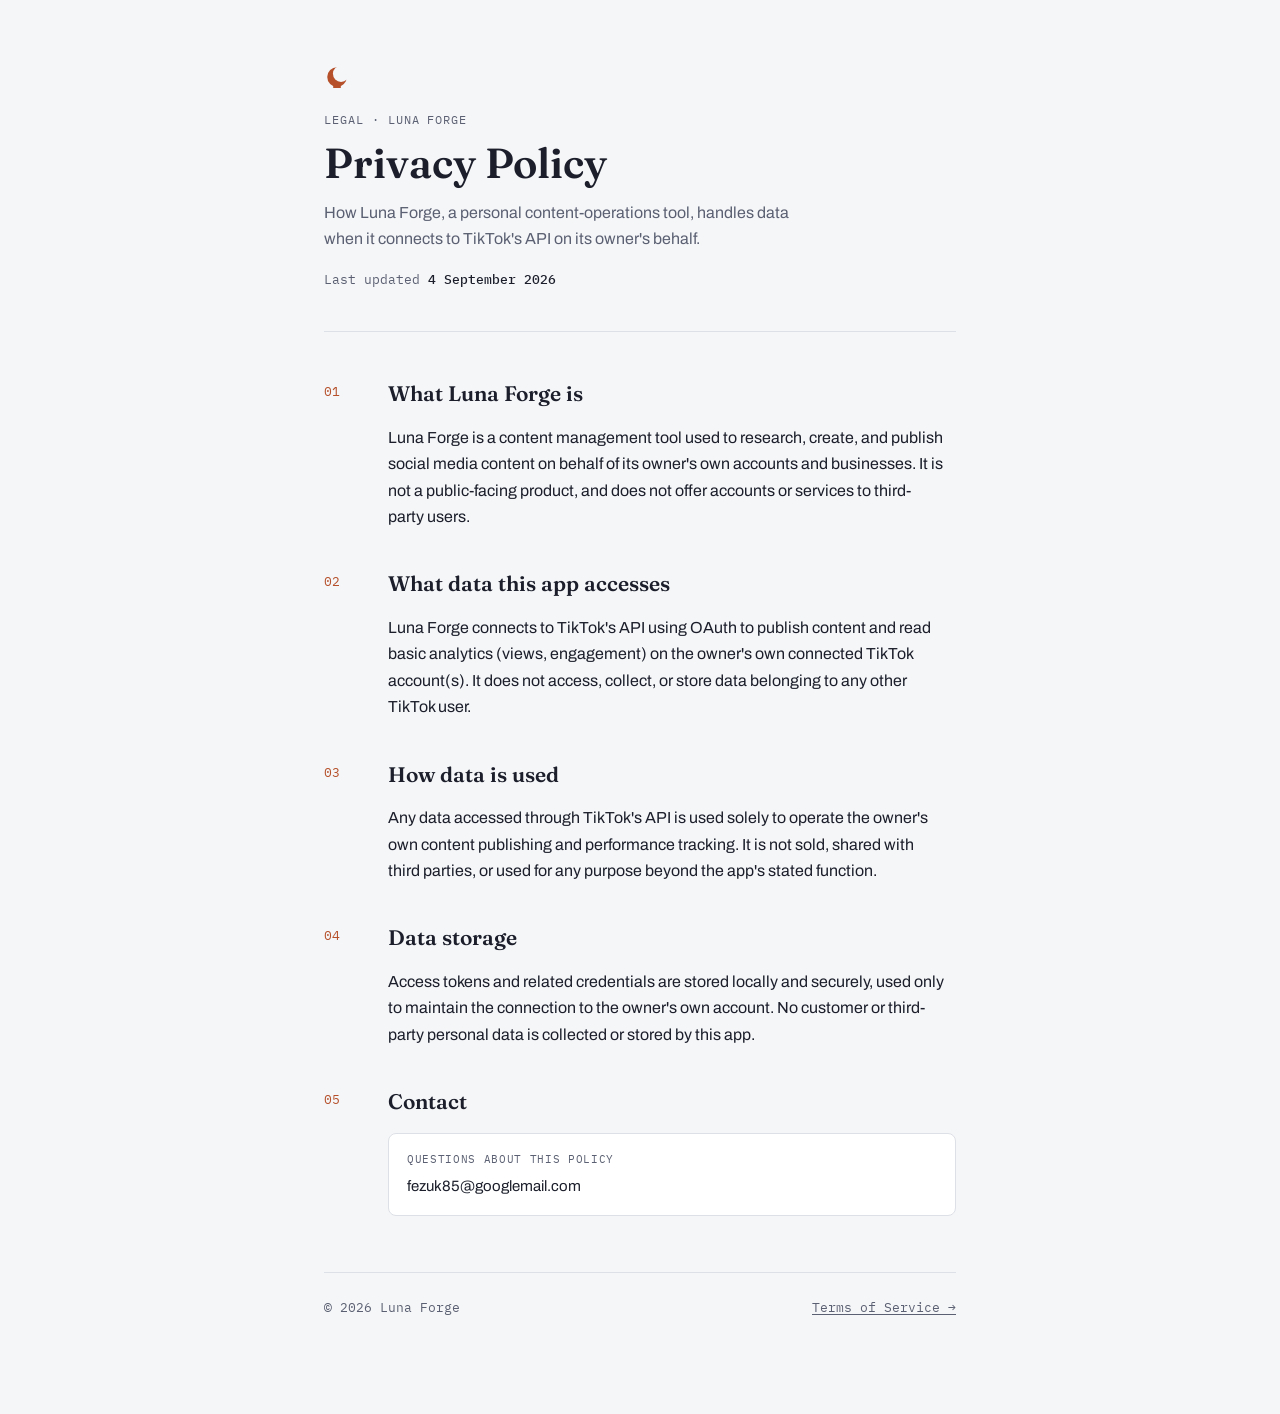
==== privacy.htm @ 46eae632 "Add privacy.htm alias to fix broken URL submitted to TikTok review The Privacy Policy URL submitted " ====
<!doctype html>
<html lang="en">
<head>
<meta charset="utf-8">
<meta name="viewport" content="width=device-width, initial-scale=1">
<title>Luna Forge Privacy Policy</title>
<style>
  @import url('https://fonts.googleapis.com/css2?family=Fraunces:opsz,wght@9..144,500;9..144,600;9..144,700&family=Archivo:wght@400;500;600&family=IBM+Plex+Mono:wght@400;500&display=swap');

  :root {
    --bg: #f5f6f8;
    --surface: #ffffff;
    --text: #1c1f2b;
    --text-dim: #5b6072;
    --accent: #b5502a;
    --accent-soft: #b5502a1a;
    --border: #dde0e6;
    --font-display: 'Fraunces', 'Iowan Old Style', Georgia, serif;
    --font-body: 'Archivo', 'Helvetica Neue', Arial, sans-serif;
    --font-mono: 'IBM Plex Mono', ui-monospace, 'SF Mono', Consolas, monospace;
  }

  @media (prefers-color-scheme: dark) {
    :root:not([data-theme="light"]) {
      --bg: #14151f;
      --surface: #1b1d2a;
      --text: #e7e6ea;
      --text-dim: #9b9fb2;
      --accent: #e3936b;
      --accent-soft: #e3936b26;
      --border: #2c2f42;
    }
  }
  :root[data-theme="dark"] {
    --bg: #14151f;
    --surface: #1b1d2a;
    --text: #e7e6ea;
    --text-dim: #9b9fb2;
    --accent: #e3936b;
    --accent-soft: #e3936b26;
    --border: #2c2f42;
  }

  * { box-sizing: border-box; }
  html, body { background: var(--bg); }
  body {
    margin: 0;
    color: var(--text);
    font-family: var(--font-body);
    font-size: 16px;
    line-height: 1.65;
    -webkit-font-smoothing: antialiased;
  }
  ::selection { background: var(--accent-soft); }

  a { color: var(--accent); text-decoration-thickness: 1px; text-underline-offset: 2px; }
  a:hover { text-decoration-thickness: 2px; }
  a:focus-visible, button:focus-visible { outline: 2px solid var(--accent); outline-offset: 2px; }

  .page { max-width: 680px; margin: 0 auto; padding: 64px 24px 96px; }
  .mark { color: var(--accent); display: block; margin-bottom: 20px; }

  .masthead { border-bottom: 1px solid var(--border); padding-bottom: 28px; margin-bottom: 44px; }
  .masthead .eyebrow {
    font-family: var(--font-mono); font-size: 12px; letter-spacing: 0.08em;
    text-transform: uppercase; color: var(--text-dim); margin: 0 0 10px;
  }
  .masthead h1 {
    font-family: var(--font-display); font-weight: 600; font-size: clamp(32px, 5vw, 42px);
    line-height: 1.1; margin: 0 0 14px; text-wrap: balance;
  }
  .masthead .dek { font-size: 16px; color: var(--text-dim); margin: 0 0 16px; max-width: 56ch; }
  .masthead .updated { font-family: var(--font-mono); font-size: 13px; color: var(--text-dim); }
  .masthead .updated b { color: var(--text); font-weight: 500; }

  section { display: grid; grid-template-columns: 44px 1fr; gap: 4px 20px; margin-bottom: 36px; }
  .num { font-family: var(--font-mono); font-size: 13px; color: var(--accent); padding-top: 5px; }
  section h2 {
    grid-column: 2; font-family: var(--font-display); font-weight: 600;
    font-size: 21px; margin: 0 0 10px; text-wrap: balance;
  }
  section p, section ul { grid-column: 2; color: var(--text); margin: 0 0 12px; max-width: 62ch; }
  section p:last-child, section ul:last-child { margin-bottom: 0; }
  section ul { padding-left: 20px; }
  section li { margin-bottom: 6px; }

  .contact-block {
    grid-column: 2; background: var(--surface); border: 1px solid var(--border);
    border-radius: 8px; padding: 16px 18px; font-size: 15px;
  }
  .contact-block .label {
    font-family: var(--font-mono); font-size: 11px; letter-spacing: 0.06em;
    text-transform: uppercase; color: var(--text-dim); display: block; margin-bottom: 6px;
  }

  footer {
    border-top: 1px solid var(--border); padding-top: 24px; margin-top: 56px;
    display: flex; justify-content: space-between; align-items: baseline;
    gap: 16px; flex-wrap: wrap; font-size: 13px; color: var(--text-dim); font-family: var(--font-mono);
  }
  footer a { color: var(--text-dim); }
  footer a:hover { color: var(--accent); }

  @media (max-width: 480px) {
    section { grid-template-columns: 28px 1fr; gap: 2px 12px; }
  }
</style>
</head>
<body>
<div class="page">
  <svg class="mark" width="26" height="26" viewBox="0 0 32 32" fill="none" aria-hidden="true">
    <mask id="crescent"><rect width="32" height="32" fill="#fff"/><circle cx="21" cy="12" r="10" fill="#000"/></mask>
    <circle cx="16" cy="16" r="12" fill="currentColor" mask="url(#crescent)"/>
    <rect x="11" y="27" width="10" height="2.5" rx="1.25" fill="currentColor"/>
  </svg>

  <div class="masthead">
    <p class="eyebrow">Legal · Luna Forge</p>
    <h1>Privacy Policy</h1>
    <p class="dek">How Luna Forge, a personal content-operations tool, handles data when it connects to TikTok's API on its owner's behalf.</p>
    <p class="updated">Last updated <b>4 September 2026</b></p>
  </div>

  <section>
    <span class="num">01</span>
    <h2>What Luna Forge is</h2>
    <p>Luna Forge is a content management tool used to research, create, and publish social media content on behalf of its owner's own accounts and businesses. It is not a public-facing product, and does not offer accounts or services to third-party users.</p>
  </section>

  <section>
    <span class="num">02</span>
    <h2>What data this app accesses</h2>
    <p>Luna Forge connects to TikTok's API using OAuth to publish content and read basic analytics (views, engagement) on the owner's own connected TikTok account(s). It does not access, collect, or store data belonging to any other TikTok user.</p>
  </section>

  <section>
    <span class="num">03</span>
    <h2>How data is used</h2>
    <p>Any data accessed through TikTok's API is used solely to operate the owner's own content publishing and performance tracking. It is not sold, shared with third parties, or used for any purpose beyond the app's stated function.</p>
  </section>

  <section>
    <span class="num">04</span>
    <h2>Data storage</h2>
    <p>Access tokens and related credentials are stored locally and securely, used only to maintain the connection to the owner's own account. No customer or third-party personal data is collected or stored by this app.</p>
  </section>

  <section>
    <span class="num">05</span>
    <h2>Contact</h2>
    <div class="contact-block">
      <span class="label">Questions about this policy</span>
      fezuk85@googlemail.com
    </div>
  </section>

  <footer>
    <span>&copy; 2026 Luna Forge</span>
    <a href="terms.html">Terms of Service &rarr;</a>
  </footer>
</div>
</body>
</html>
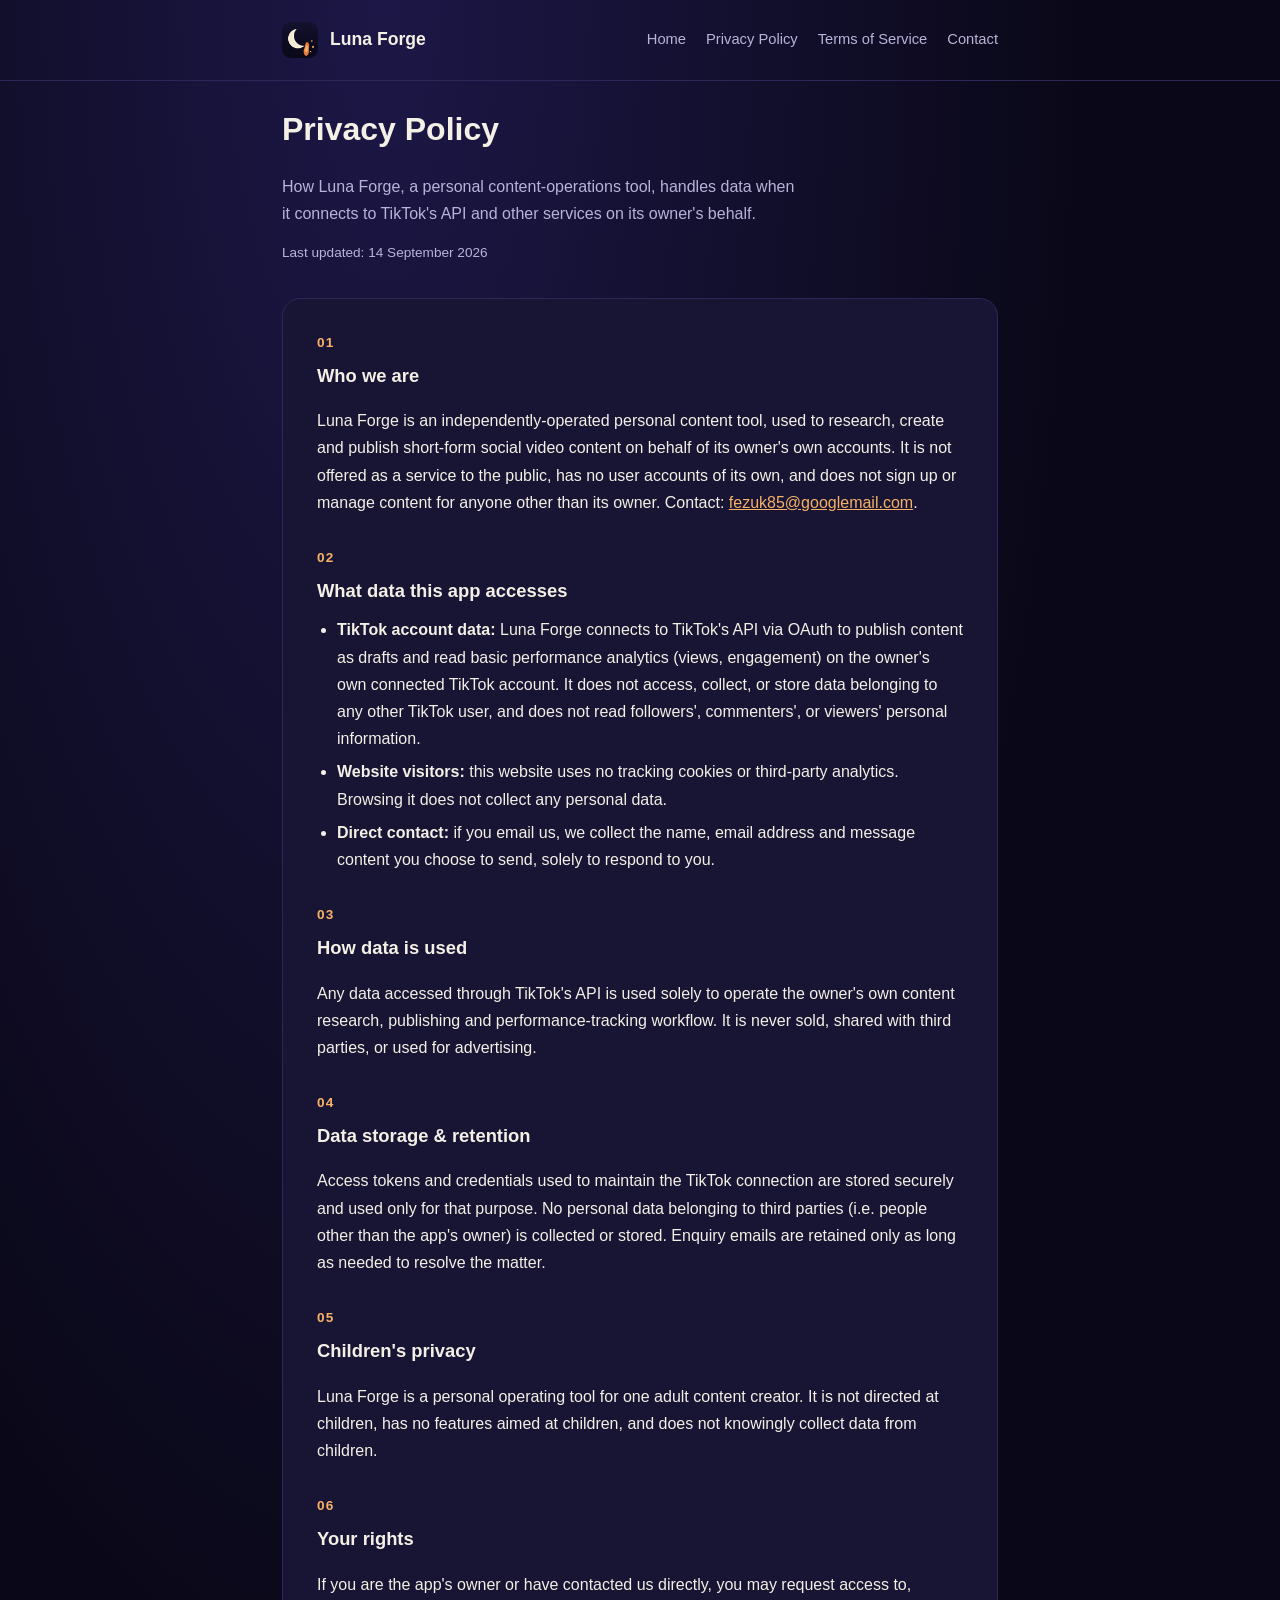
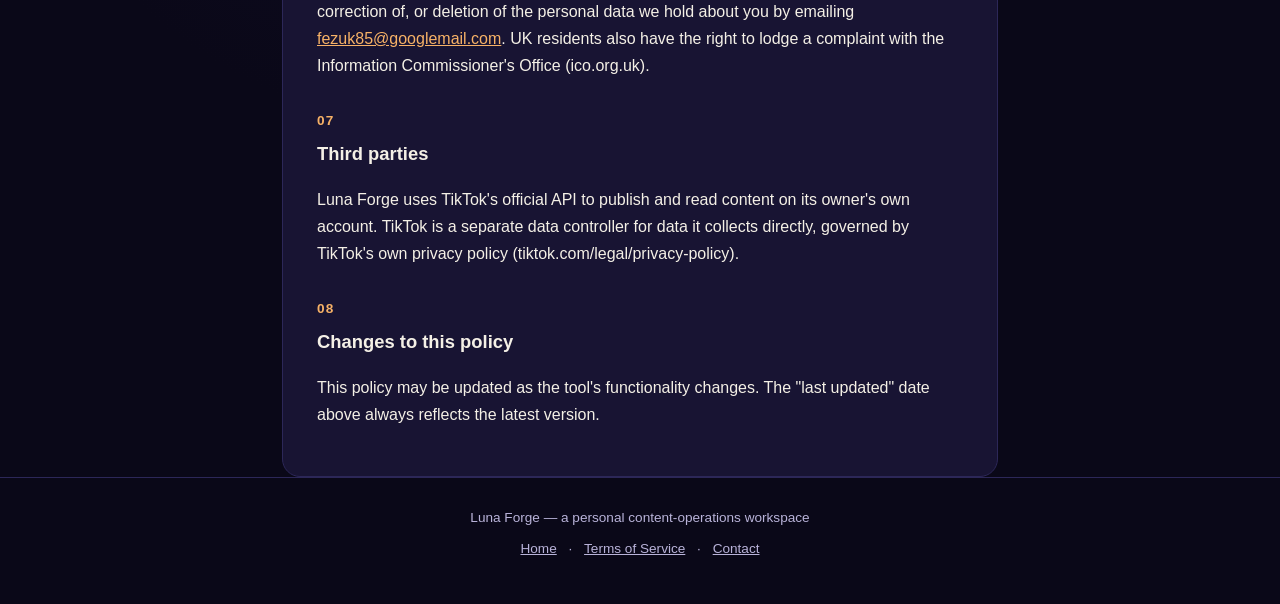
==== commit 310d1830: "Rebuild Luna Forge site: multi-section layout, proper icon, expanded privacy/terms" ====
--- a/privacy.htm
+++ b/privacy.htm
@@ -1,163 +1,100 @@
-<!doctype html>
+<!DOCTYPE html>
 <html lang="en">
 <head>
-<meta charset="utf-8">
+<meta charset="UTF-8">
 <meta name="viewport" content="width=device-width, initial-scale=1">
-<title>Luna Forge Privacy Policy</title>
-<style>
-  @import url('https://fonts.googleapis.com/css2?family=Fraunces:opsz,wght@9..144,500;9..144,600;9..144,700&family=Archivo:wght@400;500;600&family=IBM+Plex+Mono:wght@400;500&display=swap');
-
-  :root {
-    --bg: #f5f6f8;
-    --surface: #ffffff;
-    --text: #1c1f2b;
-    --text-dim: #5b6072;
-    --accent: #b5502a;
-    --accent-soft: #b5502a1a;
-    --border: #dde0e6;
-    --font-display: 'Fraunces', 'Iowan Old Style', Georgia, serif;
-    --font-body: 'Archivo', 'Helvetica Neue', Arial, sans-serif;
-    --font-mono: 'IBM Plex Mono', ui-monospace, 'SF Mono', Consolas, monospace;
-  }
-
-  @media (prefers-color-scheme: dark) {
-    :root:not([data-theme="light"]) {
-      --bg: #14151f;
-      --surface: #1b1d2a;
-      --text: #e7e6ea;
-      --text-dim: #9b9fb2;
-      --accent: #e3936b;
-      --accent-soft: #e3936b26;
-      --border: #2c2f42;
-    }
-  }
-  :root[data-theme="dark"] {
-    --bg: #14151f;
-    --surface: #1b1d2a;
-    --text: #e7e6ea;
-    --text-dim: #9b9fb2;
-    --accent: #e3936b;
-    --accent-soft: #e3936b26;
-    --border: #2c2f42;
-  }
-
-  * { box-sizing: border-box; }
-  html, body { background: var(--bg); }
-  body {
-    margin: 0;
-    color: var(--text);
-    font-family: var(--font-body);
-    font-size: 16px;
-    line-height: 1.65;
-    -webkit-font-smoothing: antialiased;
-  }
-  ::selection { background: var(--accent-soft); }
-
-  a { color: var(--accent); text-decoration-thickness: 1px; text-underline-offset: 2px; }
-  a:hover { text-decoration-thickness: 2px; }
-  a:focus-visible, button:focus-visible { outline: 2px solid var(--accent); outline-offset: 2px; }
-
-  .page { max-width: 680px; margin: 0 auto; padding: 64px 24px 96px; }
-  .mark { color: var(--accent); display: block; margin-bottom: 20px; }
-
-  .masthead { border-bottom: 1px solid var(--border); padding-bottom: 28px; margin-bottom: 44px; }
-  .masthead .eyebrow {
-    font-family: var(--font-mono); font-size: 12px; letter-spacing: 0.08em;
-    text-transform: uppercase; color: var(--text-dim); margin: 0 0 10px;
-  }
-  .masthead h1 {
-    font-family: var(--font-display); font-weight: 600; font-size: clamp(32px, 5vw, 42px);
-    line-height: 1.1; margin: 0 0 14px; text-wrap: balance;
-  }
-  .masthead .dek { font-size: 16px; color: var(--text-dim); margin: 0 0 16px; max-width: 56ch; }
-  .masthead .updated { font-family: var(--font-mono); font-size: 13px; color: var(--text-dim); }
-  .masthead .updated b { color: var(--text); font-weight: 500; }
-
-  section { display: grid; grid-template-columns: 44px 1fr; gap: 4px 20px; margin-bottom: 36px; }
-  .num { font-family: var(--font-mono); font-size: 13px; color: var(--accent); padding-top: 5px; }
-  section h2 {
-    grid-column: 2; font-family: var(--font-display); font-weight: 600;
-    font-size: 21px; margin: 0 0 10px; text-wrap: balance;
-  }
-  section p, section ul { grid-column: 2; color: var(--text); margin: 0 0 12px; max-width: 62ch; }
-  section p:last-child, section ul:last-child { margin-bottom: 0; }
-  section ul { padding-left: 20px; }
-  section li { margin-bottom: 6px; }
-
-  .contact-block {
-    grid-column: 2; background: var(--surface); border: 1px solid var(--border);
-    border-radius: 8px; padding: 16px 18px; font-size: 15px;
-  }
-  .contact-block .label {
-    font-family: var(--font-mono); font-size: 11px; letter-spacing: 0.06em;
-    text-transform: uppercase; color: var(--text-dim); display: block; margin-bottom: 6px;
-  }
-
-  footer {
-    border-top: 1px solid var(--border); padding-top: 24px; margin-top: 56px;
-    display: flex; justify-content: space-between; align-items: baseline;
-    gap: 16px; flex-wrap: wrap; font-size: 13px; color: var(--text-dim); font-family: var(--font-mono);
-  }
-  footer a { color: var(--text-dim); }
-  footer a:hover { color: var(--accent); }
-
-  @media (max-width: 480px) {
-    section { grid-template-columns: 28px 1fr; gap: 2px 12px; }
-  }
-</style>
+<title>Privacy Policy — Luna Forge</title>
+<link rel="icon" type="image/png" href="/icon-32.png">
+<link rel="apple-touch-icon" href="/icon-180.png">
+<link rel="stylesheet" href="/legal.css">
 </head>
 <body>
-<div class="page">
-  <svg class="mark" width="26" height="26" viewBox="0 0 32 32" fill="none" aria-hidden="true">
-    <mask id="crescent"><rect width="32" height="32" fill="#fff"/><circle cx="21" cy="12" r="10" fill="#000"/></mask>
-    <circle cx="16" cy="16" r="12" fill="currentColor" mask="url(#crescent)"/>
-    <rect x="11" y="27" width="10" height="2.5" rx="1.25" fill="currentColor"/>
-  </svg>
 
-  <div class="masthead">
-    <p class="eyebrow">Legal · Luna Forge</p>
-    <h1>Privacy Policy</h1>
-    <p class="dek">How Luna Forge, a personal content-operations tool, handles data when it connects to TikTok's API on its owner's behalf.</p>
-    <p class="updated">Last updated <b>4 September 2026</b></p>
+<header>
+  <div class="wrap nav">
+    <a href="/" class="brand">
+      <img src="/icon-64.png" alt="Luna Forge">
+      <span>Luna Forge</span>
+    </a>
+    <nav class="links">
+      <a href="/">Home</a>
+      <a href="/privacy.html">Privacy Policy</a>
+      <a href="/terms.html">Terms of Service</a>
+      <a href="mailto:fezuk85@googlemail.com">Contact</a>
+    </nav>
   </div>
+</header>
 
-  <section>
-    <span class="num">01</span>
-    <h2>What Luna Forge is</h2>
-    <p>Luna Forge is a content management tool used to research, create, and publish social media content on behalf of its owner's own accounts and businesses. It is not a public-facing product, and does not offer accounts or services to third-party users.</p>
-  </section>
+<main class="wrap">
+  <h1>Privacy Policy</h1>
+  <p class="subtitle">How Luna Forge, a personal content-operations tool, handles data when it connects to TikTok's API and other services on its owner's behalf.</p>
+  <p class="updated">Last updated: 14 September 2026</p>
 
-  <section>
-    <span class="num">02</span>
-    <h2>What data this app accesses</h2>
-    <p>Luna Forge connects to TikTok's API using OAuth to publish content and read basic analytics (views, engagement) on the owner's own connected TikTok account(s). It does not access, collect, or store data belonging to any other TikTok user.</p>
-  </section>
+  <div class="card">
+    <div class="sec">
+      <div class="num">01</div>
+      <h2>Who we are</h2>
+      <p>Luna Forge is an independently-operated personal content tool, used to research, create and publish short-form social video content on behalf of its owner's own accounts. It is not offered as a service to the public, has no user accounts of its own, and does not sign up or manage content for anyone other than its owner. Contact: <a href="mailto:fezuk85@googlemail.com">fezuk85@googlemail.com</a>.</p>
+    </div>
 
-  <section>
-    <span class="num">03</span>
-    <h2>How data is used</h2>
-    <p>Any data accessed through TikTok's API is used solely to operate the owner's own content publishing and performance tracking. It is not sold, shared with third parties, or used for any purpose beyond the app's stated function.</p>
-  </section>
+    <div class="sec">
+      <div class="num">02</div>
+      <h2>What data this app accesses</h2>
+      <ul>
+        <li><strong>TikTok account data:</strong> Luna Forge connects to TikTok's API via OAuth to publish content as drafts and read basic performance analytics (views, engagement) on the owner's own connected TikTok account. It does not access, collect, or store data belonging to any other TikTok user, and does not read followers', commenters', or viewers' personal information.</li>
+        <li><strong>Website visitors:</strong> this website uses no tracking cookies or third-party analytics. Browsing it does not collect any personal data.</li>
+        <li><strong>Direct contact:</strong> if you email us, we collect the name, email address and message content you choose to send, solely to respond to you.</li>
+      </ul>
+    </div>
 
-  <section>
-    <span class="num">04</span>
-    <h2>Data storage</h2>
-    <p>Access tokens and related credentials are stored locally and securely, used only to maintain the connection to the owner's own account. No customer or third-party personal data is collected or stored by this app.</p>
-  </section>
+    <div class="sec">
+      <div class="num">03</div>
+      <h2>How data is used</h2>
+      <p>Any data accessed through TikTok's API is used solely to operate the owner's own content research, publishing and performance-tracking workflow. It is never sold, shared with third parties, or used for advertising.</p>
+    </div>
 
-  <section>
-    <span class="num">05</span>
-    <h2>Contact</h2>
-    <div class="contact-block">
-      <span class="label">Questions about this policy</span>
-      fezuk85@googlemail.com
+    <div class="sec">
+      <div class="num">04</div>
+      <h2>Data storage &amp; retention</h2>
+      <p>Access tokens and credentials used to maintain the TikTok connection are stored securely and used only for that purpose. No personal data belonging to third parties (i.e. people other than the app's owner) is collected or stored. Enquiry emails are retained only as long as needed to resolve the matter.</p>
     </div>
-  </section>
 
-  <footer>
-    <span>&copy; 2026 Luna Forge</span>
-    <a href="terms.html">Terms of Service &rarr;</a>
-  </footer>
-</div>
+    <div class="sec">
+      <div class="num">05</div>
+      <h2>Children's privacy</h2>
+      <p>Luna Forge is a personal operating tool for one adult content creator. It is not directed at children, has no features aimed at children, and does not knowingly collect data from children.</p>
+    </div>
+
+    <div class="sec">
+      <div class="num">06</div>
+      <h2>Your rights</h2>
+      <p>If you are the app's owner or have contacted us directly, you may request access to, correction of, or deletion of the personal data we hold about you by emailing <a href="mailto:fezuk85@googlemail.com">fezuk85@googlemail.com</a>. UK residents also have the right to lodge a complaint with the Information Commissioner's Office (ico.org.uk).</p>
+    </div>
+
+    <div class="sec">
+      <div class="num">07</div>
+      <h2>Third parties</h2>
+      <p>Luna Forge uses TikTok's official API to publish and read content on its owner's own account. TikTok is a separate data controller for data it collects directly, governed by TikTok's own privacy policy (tiktok.com/legal/privacy-policy).</p>
+    </div>
+
+    <div class="sec">
+      <div class="num">08</div>
+      <h2>Changes to this policy</h2>
+      <p>This policy may be updated as the tool's functionality changes. The "last updated" date above always reflects the latest version.</p>
+    </div>
+  </div>
+</main>
+
+<footer>
+  <div class="wrap">
+    Luna Forge — a personal content-operations workspace<br>
+    <div class="links" style="margin-top:8px">
+      <a href="/">Home</a> ·
+      <a href="/terms.html">Terms of Service</a> ·
+      <a href="mailto:fezuk85@googlemail.com">Contact</a>
+    </div>
+  </div>
+</footer>
+
 </body>
 </html>
--- a/legal.css
+++ b/legal.css
@@ -0,0 +1,38 @@
+:root{
+  --bg:#0a0818; --bg2:#141230; --panel:#181433; --line:#2c2758;
+  --ink:#f4f0e6; --muted:#b9b3d9; --ember:#e87a39; --ember-light:#f7b267;
+}
+*{box-sizing:border-box}
+html,body{margin:0;padding:0}
+body{
+  background:radial-gradient(ellipse at 30% 0%, #1c1746 0%, var(--bg) 55%);
+  color:var(--ink); font-family:-apple-system,BlinkMacSystemFont,'Segoe UI',Helvetica,Arial,sans-serif;
+  line-height:1.7;
+}
+a{ color:var(--ember-light); }
+.wrap{ max-width:760px; margin:0 auto; padding:0 22px; }
+header{ padding-block:22px; border-bottom:1px solid var(--line); margin-bottom:8px; }
+.nav{ display:flex; align-items:center; justify-content:space-between; gap:16px; flex-wrap:wrap; }
+.brand{ display:flex; align-items:center; gap:12px; text-decoration:none; }
+.brand img{ width:36px; height:36px; border-radius:9px; display:block; }
+.brand span{ font-size:1.1rem; font-weight:700; color:var(--ink); }
+nav.links{ display:flex; gap:20px; flex-wrap:wrap; }
+nav.links a{ color:var(--muted); text-decoration:none; font-size:0.92rem; }
+nav.links a:hover{ color:var(--ember-light); }
+
+main{ padding:40px 0 60px; }
+h1{ font-size:2rem; margin-bottom:6px; }
+.subtitle{ color:var(--muted); max-width:520px; margin-bottom:6px; }
+.updated{ color:var(--muted); font-size:0.85rem; margin-bottom:34px; }
+.card{ background:var(--panel); border:1px solid var(--line); border-radius:18px; padding:32px 34px; }
+.sec{ margin-bottom:30px; }
+.sec:last-child{ margin-bottom:0; }
+.sec .num{ color:var(--ember-light); font-weight:700; font-size:0.85rem; letter-spacing:.08em; margin-bottom:6px; }
+.sec h2{ font-size:1.15rem; margin:0 0 10px; }
+.sec p, .sec li{ color:var(--ink); }
+.sec ul{ padding-left:20px; margin:10px 0; }
+.sec ul li{ margin-bottom:6px; }
+
+footer{ border-top:1px solid var(--line); padding:28px 20px 44px; text-align:center; color:var(--muted); font-size:0.85rem; }
+footer a{ color:var(--muted); text-decoration:underline; }
+footer .links a{ margin:0 8px; }
